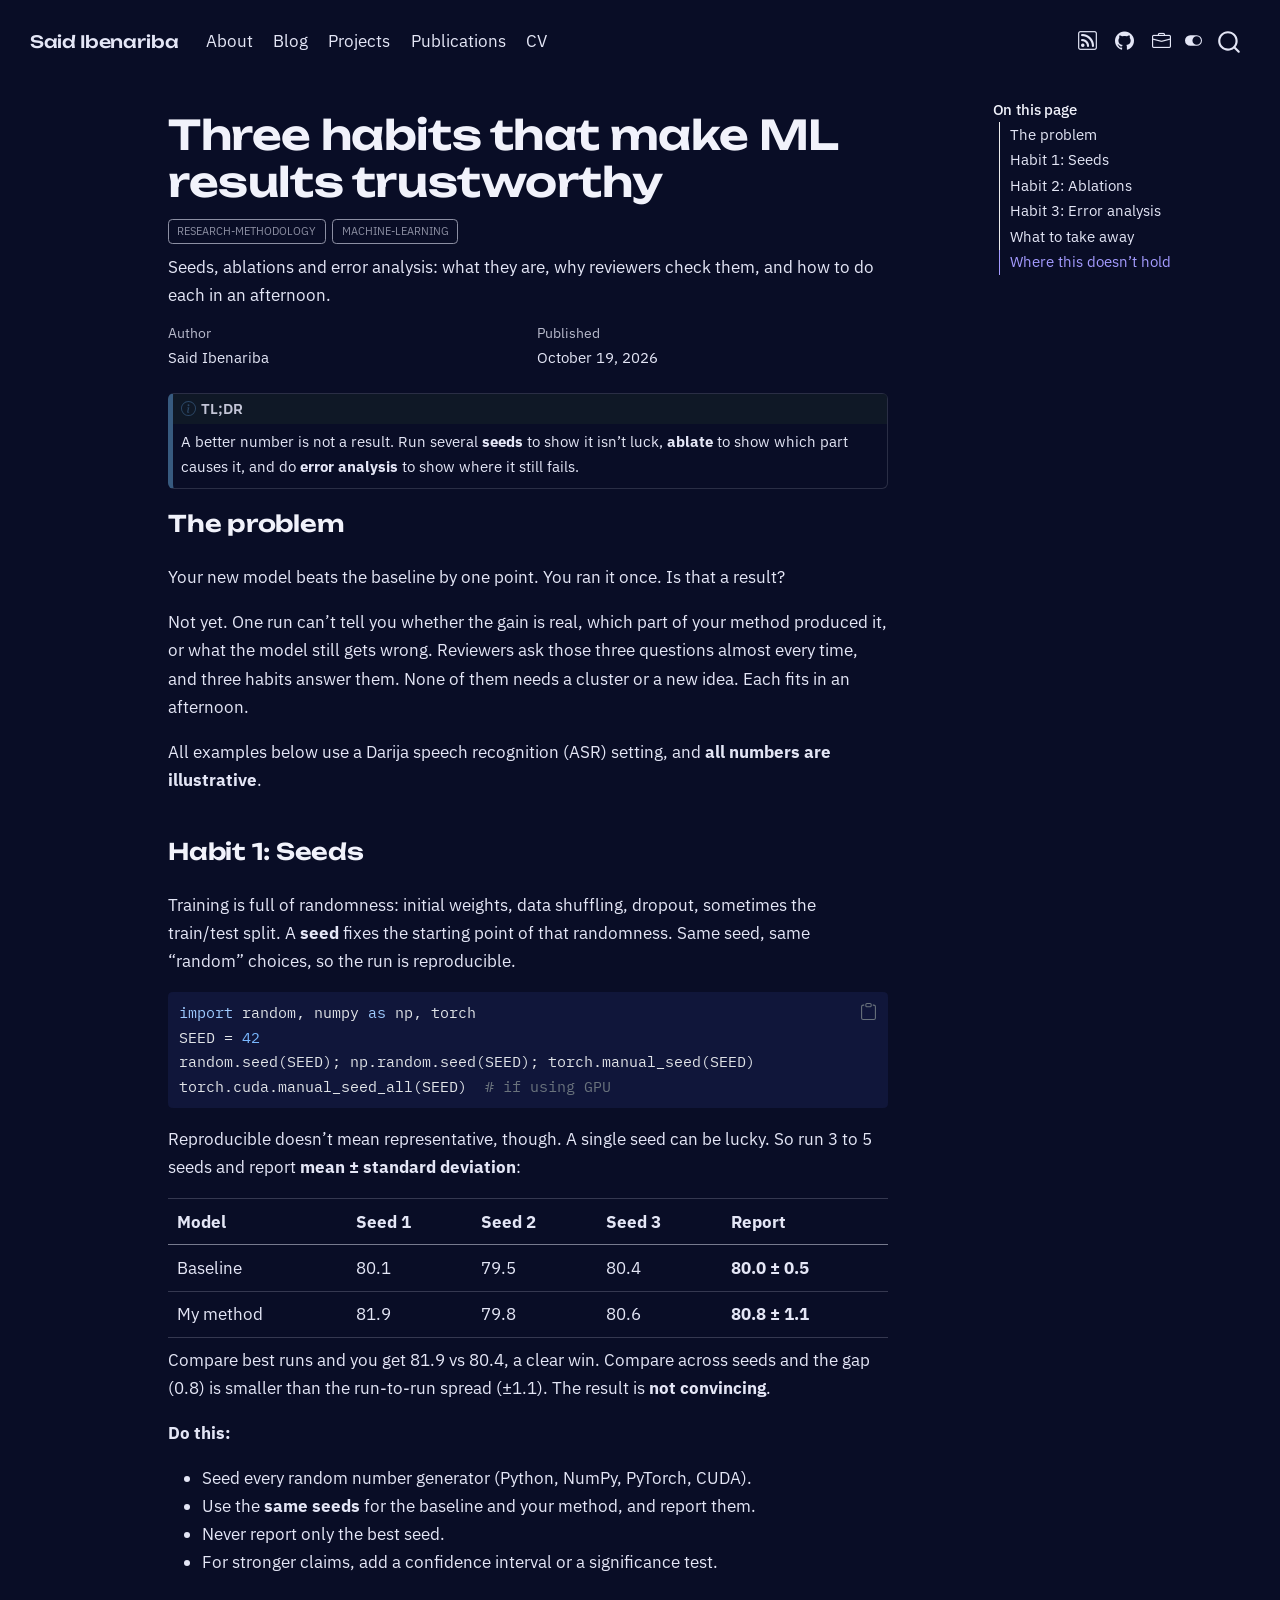
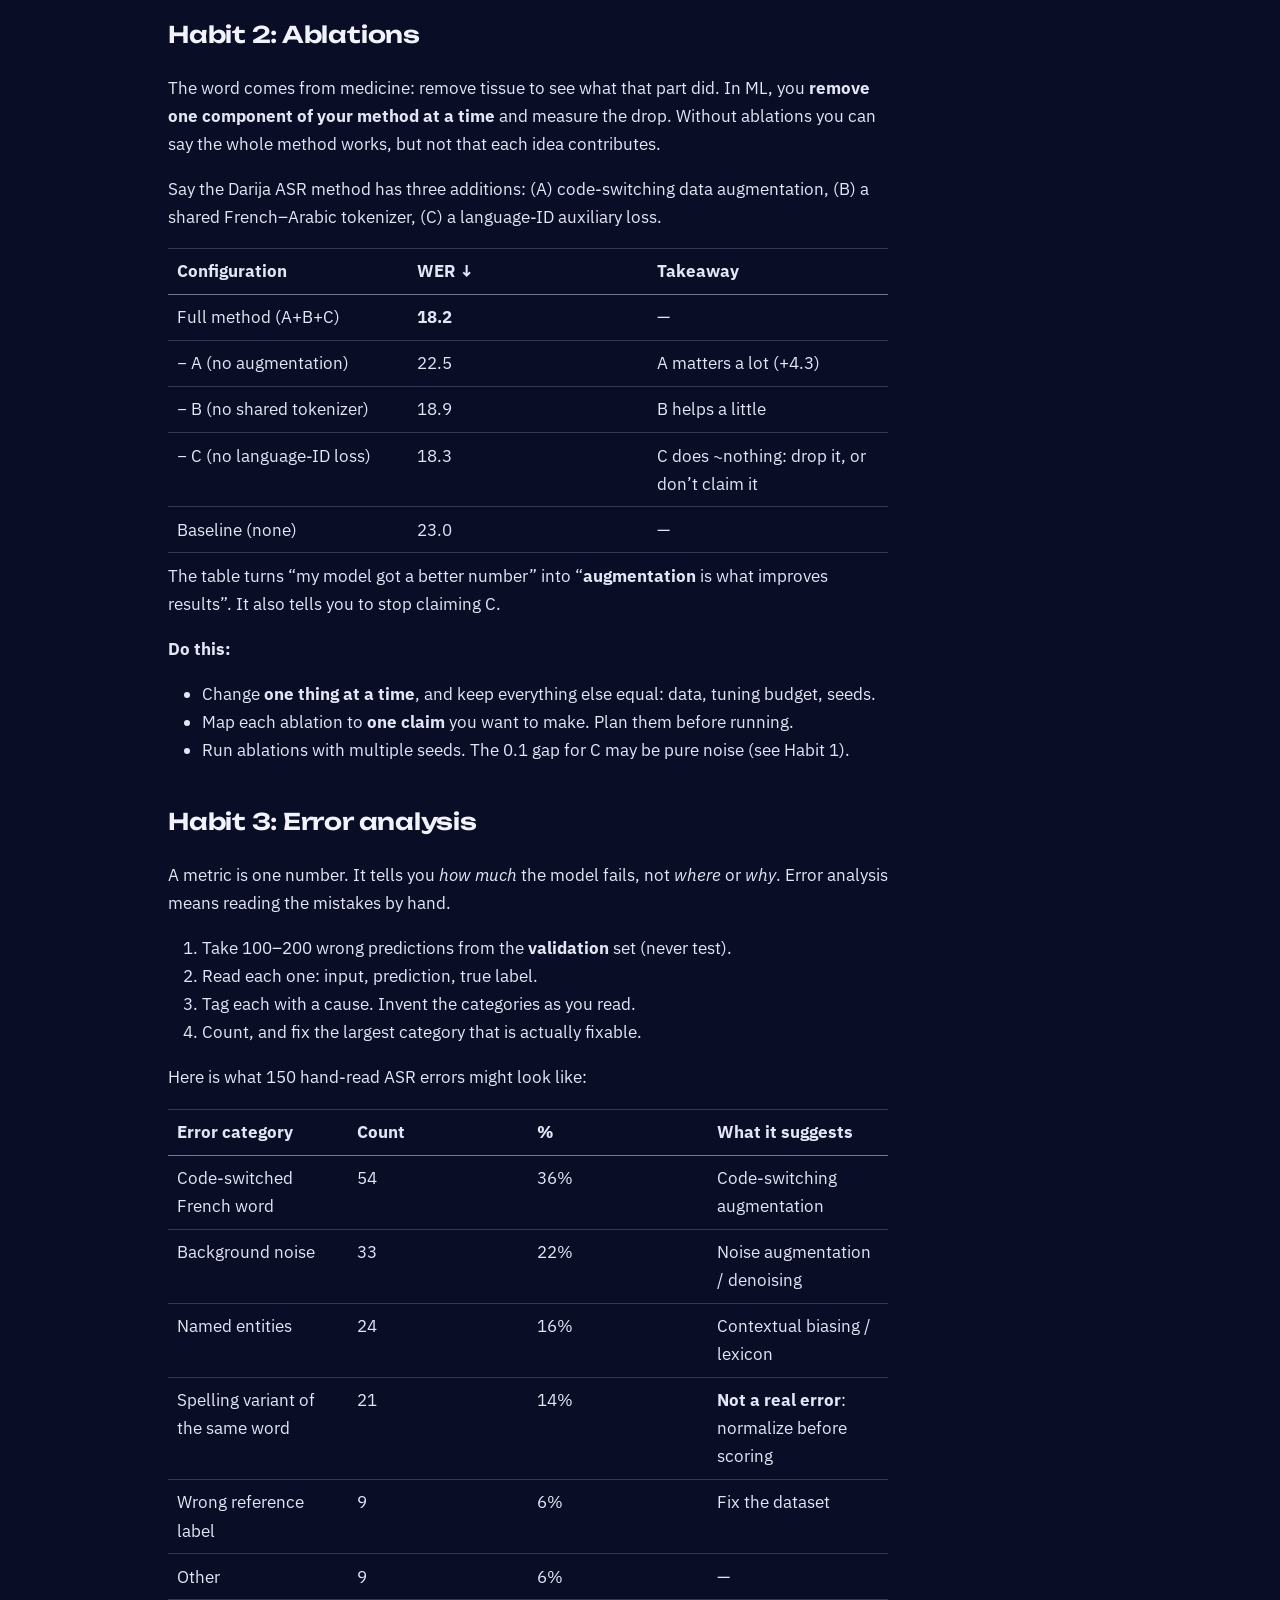
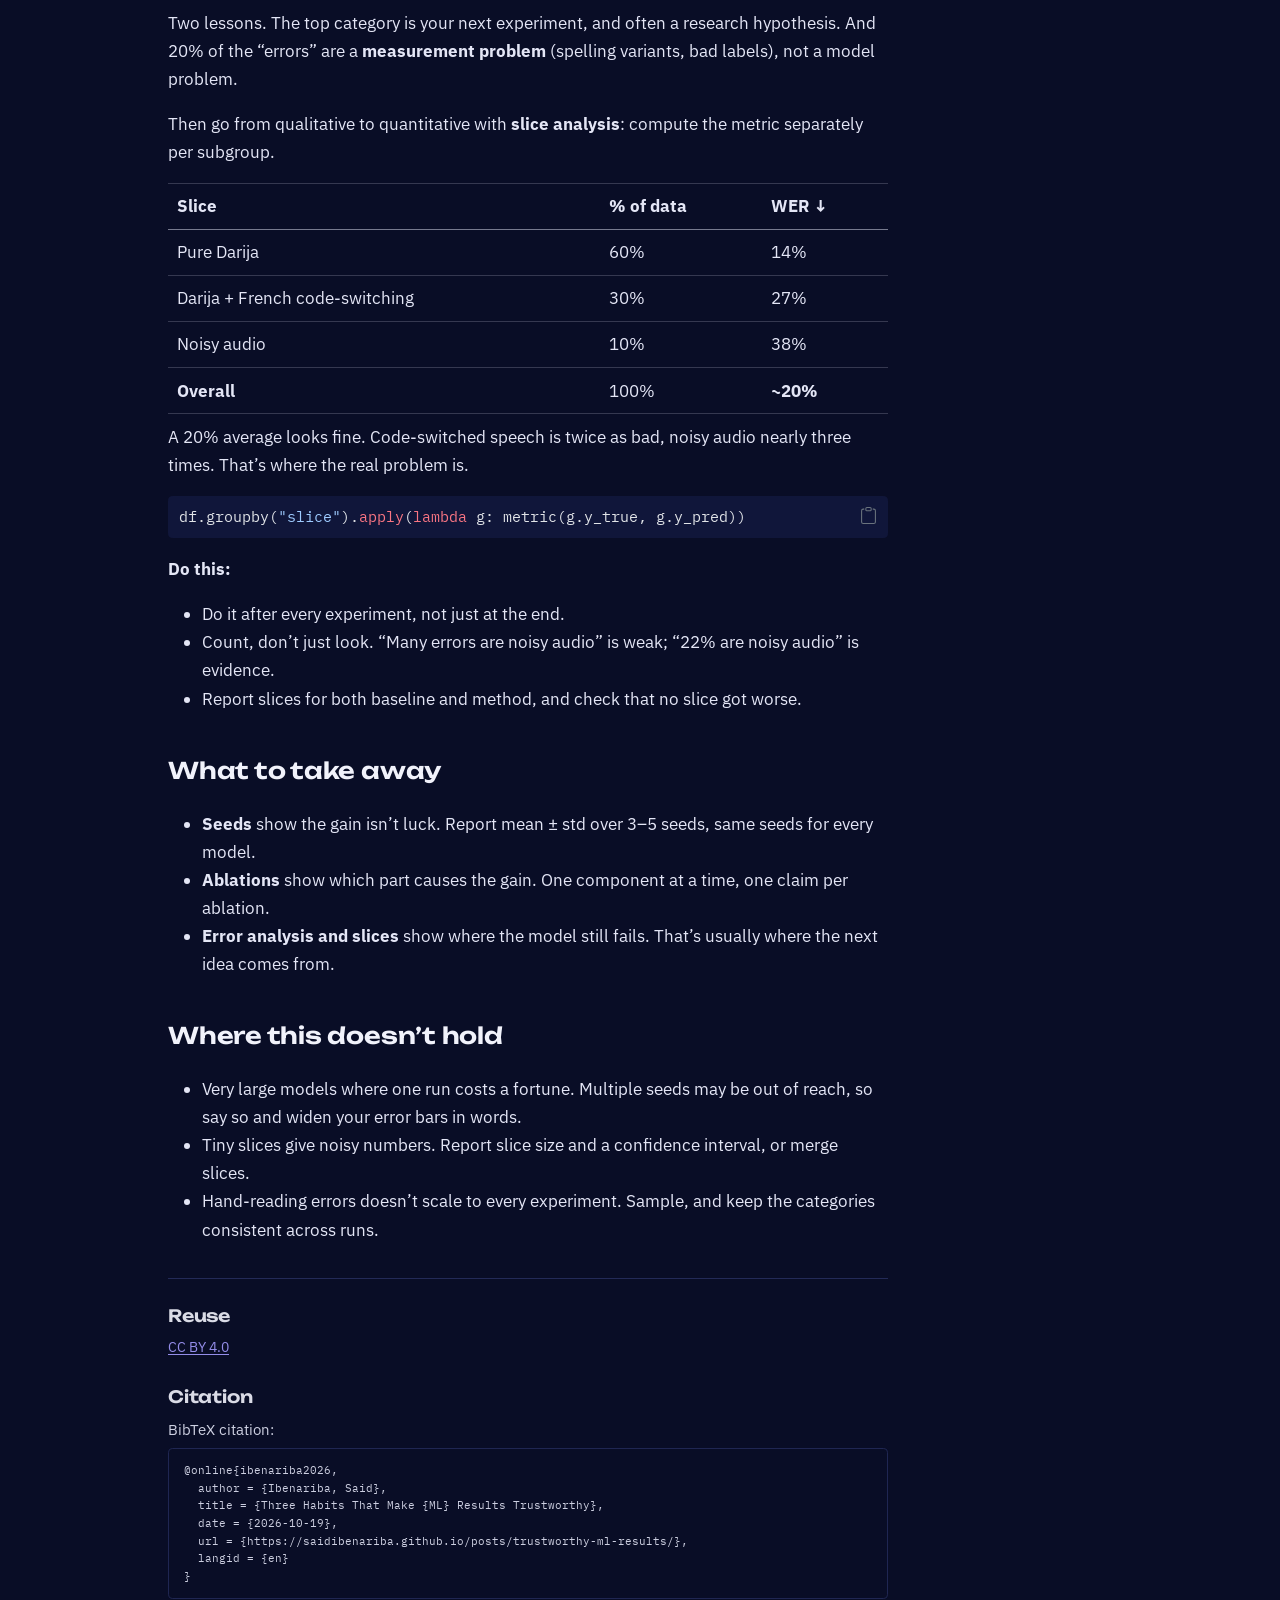
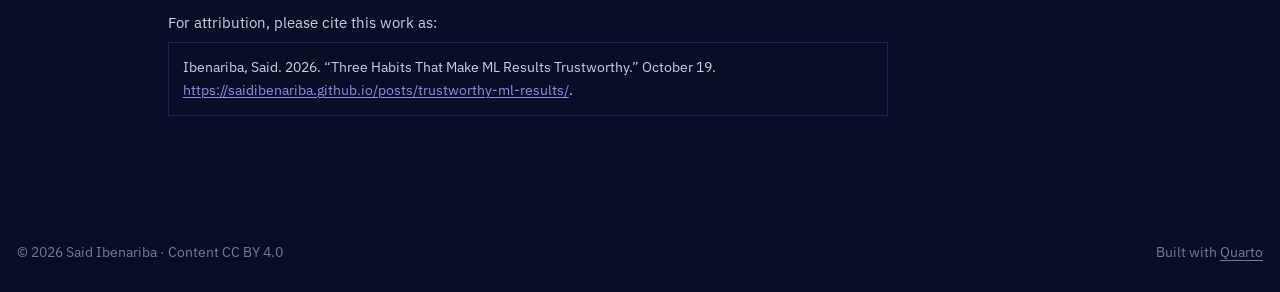
==== posts/trustworthy-ml-results/index.html @ 38f66379 "Built site for gh-pages" ====
<!DOCTYPE html>
<html xmlns="http://www.w3.org/1999/xhtml" lang="en" xml:lang="en"><head>

<meta charset="utf-8">
<meta name="generator" content="quarto-1.10.19">

<meta name="viewport" content="width=device-width, initial-scale=1.0, user-scalable=yes">

<meta name="author" content="Said Ibenariba">
<meta name="dcterms.date" content="2026-10-19">
<meta name="description" content="Seeds, ablations and error analysis: what they are, why reviewers check them, and how to do each in an afternoon.">

<title>Three habits that make ML results trustworthy – Said Ibenariba</title>
<style>
/* Default styles provided by pandoc.
** See https://pandoc.org/MANUAL.html#variables-for-html for config info.
*/
span.smallcaps{font-variant: small-caps;}
div.columns{display: flex; gap: 1.5em;}
div.column{flex: auto;}
@media screen {
div.columns{gap: min(4vw, 1.5em);}
div.column{overflow-x: auto;}
}
div.hanging-indent{margin-left: 1.5em; text-indent: -1.5em;}
ul.task-list{list-style: none;}
ul.task-list li input[type="checkbox"] {
  width: 0.8em;
  margin: 0 0.8em 0.2em -1em; /* quarto-specific, see https://github.com/quarto-dev/quarto-cli/issues/4556 */ 
  vertical-align: middle;
}
/* CSS for syntax highlighting */
html { -webkit-text-size-adjust: 100%; }
pre > code.sourceCode { white-space: pre; position: relative; }
pre > code.sourceCode > span { display: inline-block; line-height: 1.25; }
pre > code.sourceCode > span:empty { height: 1.2em; }
.sourceCode { overflow: visible; }
code.sourceCode > span { color: inherit; text-decoration: inherit; }
div.sourceCode { margin: 1em 0; }
pre.sourceCode { margin: 0; }
@media screen {
div.sourceCode { overflow: auto; }
}
@media print {
pre > code.sourceCode { white-space: pre-wrap; }
pre > code.sourceCode > span { text-indent: -5em; padding-left: 5em; }
}
pre.numberSource code
  { counter-reset: source-line 0; }
pre.numberSource code > span
  { position: relative; left: -4em; counter-increment: source-line; }
pre.numberSource code > span > a:first-child::before
  { content: counter(source-line);
    position: relative; left: -1em; text-align: right; vertical-align: baseline;
    border: none; display: inline-block;
    -webkit-touch-callout: none; -webkit-user-select: none;
    -khtml-user-select: none; -moz-user-select: none;
    -ms-user-select: none; user-select: none;
    padding: 0 4px; width: 4em;
  }
pre.numberSource { margin-left: 3em;  padding-left: 4px; }
div.sourceCode
  {   }
@media screen {
pre > code.sourceCode > span > a:first-child::before { text-decoration: underline; }
}
</style>


<script src="../../site_libs/quarto-nav/quarto-nav.js"></script>
<script src="../../site_libs/quarto-nav/headroom.min.js"></script>
<script src="../../site_libs/clipboard/clipboard.min.js"></script>
<script src="../../site_libs/quarto-search/autocomplete.umd.js"></script>
<script src="../../site_libs/quarto-search/fuse.min.js"></script>
<script src="../../site_libs/quarto-search/quarto-search.js"></script>
<meta name="quarto:offset" content="../../">
<link href="../../assets/favicon.svg" rel="icon" type="image/svg+xml">
<script src="../../site_libs/quarto-html/quarto.js" type="module"></script>
<script src="../../site_libs/quarto-html/tabsets/tabsets.js" type="module"></script>
<script src="../../site_libs/quarto-html/popper.min.js"></script>
<script src="../../site_libs/quarto-html/tippy.umd.min.js"></script>
<script src="../../site_libs/quarto-html/anchor.min.js"></script>
<link href="../../site_libs/quarto-html/tippy.css" rel="stylesheet">
<link href="../../site_libs/quarto-html/quarto-syntax-highlighting-a1a0ac0bc17a17fec410f27a3574284a.css" rel="stylesheet" class="quarto-color-scheme" id="quarto-text-highlighting-styles">
<link href="../../site_libs/quarto-html/quarto-syntax-highlighting-dark-78c4fea85fb1570527c0928b212a87b2.css" rel="stylesheet" class="quarto-color-scheme quarto-color-alternate" id="quarto-text-highlighting-styles">
<script src="../../site_libs/bootstrap/bootstrap.min.js"></script>
<link href="../../site_libs/bootstrap/bootstrap-icons.css" rel="stylesheet">
<link href="../../site_libs/bootstrap/bootstrap-918a1dc06e812c7d3df3dca03e8eeee6.min.css" rel="stylesheet" append-hash="true" class="quarto-color-scheme" id="quarto-bootstrap" data-mode="light">
<link href="../../site_libs/bootstrap/bootstrap-dark-57a675762263ce6023fa326f734b7703.min.css" rel="stylesheet" append-hash="true" class="quarto-color-scheme quarto-color-alternate" id="quarto-bootstrap" data-mode="dark">
<script id="quarto-search-options" type="application/json">{
  "location": "navbar",
  "copy-button": false,
  "collapse-after": 3,
  "panel-placement": "end",
  "type": "overlay",
  "limit": 50,
  "keyboard-shortcut": [
    "f",
    "/",
    "s"
  ],
  "show-item-context": false,
  "language": {
    "search-no-results-text": "No results",
    "search-matching-documents-text": "matching documents",
    "search-copy-link-title": "Copy link to search",
    "search-hide-matches-text": "Hide additional matches",
    "search-more-match-text": "more match in this document",
    "search-more-matches-text": "more matches in this document",
    "search-clear-button-title": "Clear",
    "search-text-placeholder": "",
    "search-detached-cancel-button-title": "Cancel",
    "search-submit-button-title": "Submit",
    "search-label": "Search"
  }
}</script>
<style>html{ scroll-behavior: smooth; }</style>


<meta property="og:title" content="Three habits that make ML results trustworthy – Said Ibenariba">
<meta property="og:description" content="Seeds, ablations and error analysis: what they are, why reviewers check them, and how to do each in an afternoon.">
<meta property="og:site_name" content="Said Ibenariba">
<meta name="twitter:title" content="Three habits that make ML results trustworthy – Said Ibenariba">
<meta name="twitter:description" content="Seeds, ablations and error analysis: what they are, why reviewers check them, and how to do each in an afternoon.">
<meta name="twitter:card" content="summary">
</head>

<body class="nav-fixed quarto-dark"><script id="quarto-html-before-body" type="application/javascript">
    const toggleBodyColorMode = (bsSheetEl) => {
      const mode = bsSheetEl.getAttribute("data-mode");
      const bodyEl = window.document.querySelector("body");
      if (mode === "dark") {
        bodyEl.classList.add("quarto-dark");
        bodyEl.classList.remove("quarto-light");
      } else {
        bodyEl.classList.add("quarto-light");
        bodyEl.classList.remove("quarto-dark");
      }
    }
    const toggleBodyColorPrimary = () => {
      const bsSheetEl = window.document.querySelector("link#quarto-bootstrap:not([rel=disabled-stylesheet])");
      if (bsSheetEl) {
        toggleBodyColorMode(bsSheetEl);
      }
    }
    const setColorSchemeToggle = (alternate) => {
      const toggles = window.document.querySelectorAll('.quarto-color-scheme-toggle');
      for (let i=0; i < toggles.length; i++) {
        const toggle = toggles[i];
        if (toggle) {
          if (alternate) {
            toggle.classList.add("alternate");
          } else {
            toggle.classList.remove("alternate");
          }
        }
      }
    };
    const toggleColorMode = (alternate) => {
      // Switch the stylesheets
      const primaryStylesheets = window.document.querySelectorAll('link.quarto-color-scheme:not(.quarto-color-alternate)');
      const alternateStylesheets = window.document.querySelectorAll('link.quarto-color-scheme.quarto-color-alternate');
      manageTransitions('#quarto-margin-sidebar .nav-link', false);
      if (alternate) {
        // note: dark is layered on light, we don't disable primary!
        enableStylesheet(alternateStylesheets);
        for (const sheetNode of alternateStylesheets) {
          if (sheetNode.id === "quarto-bootstrap") {
            toggleBodyColorMode(sheetNode);
          }
        }
      } else {
        disableStylesheet(alternateStylesheets);
        enableStylesheet(primaryStylesheets)
        toggleBodyColorPrimary();
      }
      manageTransitions('#quarto-margin-sidebar .nav-link', true);
      // Switch the toggles
      setColorSchemeToggle(alternate)
      // Hack to workaround the fact that safari doesn't
      // properly recolor the scrollbar when toggling (#1455)
      if (navigator.userAgent.indexOf('Safari') > 0 && navigator.userAgent.indexOf('Chrome') == -1) {
        manageTransitions("body", false);
        window.scrollTo(0, 1);
        setTimeout(() => {
          window.scrollTo(0, 0);
          manageTransitions("body", true);
        }, 40);
      }
    }
    const disableStylesheet = (stylesheets) => {
      for (let i=0; i < stylesheets.length; i++) {
        const stylesheet = stylesheets[i];
        stylesheet.rel = 'disabled-stylesheet';
      }
    }
    const enableStylesheet = (stylesheets) => {
      for (let i=0; i < stylesheets.length; i++) {
        const stylesheet = stylesheets[i];
        if(stylesheet.rel !== 'stylesheet') { // for Chrome, which will still FOUC without this check
          stylesheet.rel = 'stylesheet';
        }
      }
    }
    const manageTransitions = (selector, allowTransitions) => {
      const els = window.document.querySelectorAll(selector);
      for (let i=0; i < els.length; i++) {
        const el = els[i];
        if (allowTransitions) {
          el.classList.remove('notransition');
        } else {
          el.classList.add('notransition');
        }
      }
    }
    const isFileUrl = () => {
      return window.location.protocol === 'file:';
    }
    const hasAlternateSentinel = () => {
      let styleSentinel = getColorSchemeSentinel();
      if (styleSentinel !== null) {
        return styleSentinel === "alternate";
      } else {
        return false;
      }
    }
    const setStyleSentinel = (alternate) => {
      const value = alternate ? "alternate" : "default";
      if (!isFileUrl()) {
        window.localStorage.setItem("quarto-color-scheme", value);
      } else {
        localAlternateSentinel = value;
      }
    }
    const getColorSchemeSentinel = () => {
      if (!isFileUrl()) {
        const storageValue = window.localStorage.getItem("quarto-color-scheme");
        return storageValue != null ? storageValue : localAlternateSentinel;
      } else {
        return localAlternateSentinel;
      }
    }
    const toggleGiscusIfUsed = (isAlternate, darkModeDefault) => {
      const baseTheme = document.querySelector('#giscus-base-theme')?.value ?? 'light';
      const alternateTheme = document.querySelector('#giscus-alt-theme')?.value ?? 'dark';
      let newTheme = '';
      if(authorPrefersDark) {
        newTheme = isAlternate ? baseTheme : alternateTheme;
      } else {
        newTheme = isAlternate ? alternateTheme : baseTheme;
      }
      const changeGiscusTheme = () => {
        // From: https://github.com/giscus/giscus/issues/336
        const sendMessage = (message) => {
          const iframe = document.querySelector('iframe.giscus-frame');
          if (!iframe) return;
          iframe.contentWindow.postMessage({ giscus: message }, 'https://giscus.app');
        }
        sendMessage({
          setConfig: {
            theme: newTheme
          }
        });
      }
      const isGiscussLoaded = window.document.querySelector('iframe.giscus-frame') !== null;
      if (isGiscussLoaded) {
        changeGiscusTheme();
      }
    };
    const authorPrefersDark = true;
    const darkModeDefault = authorPrefersDark;
    let localAlternateSentinel = darkModeDefault ? 'alternate' : 'default';
    // Dark / light mode switch
    window.quartoToggleColorScheme = () => {
      // Read the current dark / light value
      let toAlternate = !hasAlternateSentinel();
      toggleColorMode(toAlternate);
      setStyleSentinel(toAlternate);
      toggleGiscusIfUsed(toAlternate, darkModeDefault);
      window.dispatchEvent(new Event('resize'));
    };
    // Switch to dark mode if need be
    if (hasAlternateSentinel()) {
      toggleColorMode(true);
    } else {
      toggleColorMode(false);
    }
  </script>

<div id="quarto-search-results"></div>
  <header id="quarto-header" class="headroom fixed-top">
    <nav class="navbar navbar-expand-lg " data-bs-theme="dark">
      <div class="navbar-container container-fluid">
      <div class="navbar-brand-container mx-auto">
    <a class="navbar-brand" href="../../index.html">
    <span class="navbar-title">Said Ibenariba</span>
    </a>
  </div>
            <div id="quarto-search" class="" title="Search"></div>
          <button class="navbar-toggler" type="button" data-bs-toggle="collapse" data-bs-target="#navbarCollapse" aria-controls="navbarCollapse" role="menu" aria-expanded="false" aria-label="Toggle navigation" onclick="if (window.quartoToggleHeadroom) { window.quartoToggleHeadroom(); }">
  <span class="navbar-toggler-icon"></span>
</button>
          <div class="collapse navbar-collapse" id="navbarCollapse">
            <ul class="navbar-nav navbar-nav-scroll me-auto">
  <li class="nav-item">
    <a class="nav-link" href="../../index.html"> 
<span class="menu-text">About</span></a>
  </li>  
  <li class="nav-item">
    <a class="nav-link" href="../../blog.html"> 
<span class="menu-text">Blog</span></a>
  </li>  
  <li class="nav-item">
    <a class="nav-link" href="../../projects.html"> 
<span class="menu-text">Projects</span></a>
  </li>  
  <li class="nav-item">
    <a class="nav-link" href="../../publications.html"> 
<span class="menu-text">Publications</span></a>
  </li>  
  <li class="nav-item">
    <a class="nav-link" href="../../cv.html"> 
<span class="menu-text">CV</span></a>
  </li>  
</ul>
            <ul class="navbar-nav navbar-nav-scroll ms-auto">
  <li class="nav-item compact">
    <a class="nav-link" href="../../blog.xml"> <i class="bi bi-rss" role="img" aria-label="RSS">
</i> 
<span class="menu-text"></span></a>
  </li>  
  <li class="nav-item compact">
    <a class="nav-link" href="https://github.com/SaidIbenariba"> <i class="bi bi-github" role="img" aria-label="GitHub">
</i> 
<span class="menu-text"></span></a>
  </li>  
  <li class="nav-item compact">
    <a class="nav-link" href="https://www.upwork.com/freelancers/~01940599324880c3de"> <i class="bi bi-briefcase" role="img" aria-label="Upwork">
</i> 
<span class="menu-text"></span></a>
  </li>  
</ul>
          </div> <!-- /navcollapse -->
            <div class="quarto-navbar-tools">
  <a href="" class="quarto-color-scheme-toggle quarto-navigation-tool  px-1" onclick="window.quartoToggleColorScheme(); return false;" title="Toggle dark mode"><i class="bi"></i></a>
</div>
      </div> <!-- /container-fluid -->
    </nav>
</header>
<!-- content -->
<div id="quarto-content" class="quarto-container page-columns page-rows-contents page-layout-article page-navbar">
<!-- sidebar -->
<!-- margin-sidebar -->
    <div id="quarto-margin-sidebar" class="sidebar margin-sidebar">
        <nav id="TOC" role="doc-toc" class="toc-active">
    <h2 id="toc-title">On this page</h2>
   
  <ul>
  <li><a href="#the-problem" id="toc-the-problem" class="nav-link active" data-scroll-target="#the-problem">The problem</a></li>
  <li><a href="#habit-1-seeds" id="toc-habit-1-seeds" class="nav-link" data-scroll-target="#habit-1-seeds">Habit 1: Seeds</a></li>
  <li><a href="#habit-2-ablations" id="toc-habit-2-ablations" class="nav-link" data-scroll-target="#habit-2-ablations">Habit 2: Ablations</a></li>
  <li><a href="#habit-3-error-analysis" id="toc-habit-3-error-analysis" class="nav-link" data-scroll-target="#habit-3-error-analysis">Habit 3: Error analysis</a></li>
  <li><a href="#what-to-take-away" id="toc-what-to-take-away" class="nav-link" data-scroll-target="#what-to-take-away">What to take away</a></li>
  <li><a href="#where-this-doesnt-hold" id="toc-where-this-doesnt-hold" class="nav-link" data-scroll-target="#where-this-doesnt-hold">Where this doesn’t hold</a></li>
  </ul>
</nav>
    </div>
<!-- main -->
<main class="content" id="quarto-document-content">


<header id="title-block-header" class="quarto-title-block default">
<div class="quarto-title">
<h1 class="title">Three habits that make ML results trustworthy</h1>
  <div class="quarto-categories">
    <div class="quarto-category">research-methodology</div>
    <div class="quarto-category">machine-learning</div>
  </div>
  </div>

<div>
  <div class="description">
    Seeds, ablations and error analysis: what they are, why reviewers check them, and how to do each in an afternoon.
  </div>
</div>


<div class="quarto-title-meta">

    <div>
    <div class="quarto-title-meta-heading">Author</div>
    <div class="quarto-title-meta-contents">
             <p>Said Ibenariba </p>
          </div>
  </div>
    
    <div>
    <div class="quarto-title-meta-heading">Published</div>
    <div class="quarto-title-meta-contents">
      <p class="date">October 19, 2026</p>
    </div>
  </div>
  
    
  </div>
  


</header>


<div class="callout callout-style-default callout-note callout-titled" title="TL;DR">
<div class="callout-header d-flex align-content-center">
<div class="callout-icon-container">
<i class="callout-icon"></i>
</div>
<div class="callout-title-container flex-fill">
<span class="screen-reader-only">Note</span>TL;DR
</div>
</div>
<div class="callout-body-container callout-body">
<p>A better number is not a result. Run several <strong>seeds</strong> to show it isn’t luck, <strong>ablate</strong> to show which part causes it, and do <strong>error analysis</strong> to show where it still fails.</p>
</div>
</div>
<section id="the-problem" class="level2">
<h2 class="anchored" data-anchor-id="the-problem">The problem</h2>
<p>Your new model beats the baseline by one point. You ran it once. Is that a result?</p>
<p>Not yet. One run can’t tell you whether the gain is real, which part of your method produced it, or what the model still gets wrong. Reviewers ask those three questions almost every time, and three habits answer them. None of them needs a cluster or a new idea. Each fits in an afternoon.</p>
<p>All examples below use a Darija speech recognition (ASR) setting, and <strong>all numbers are illustrative</strong>.</p>
</section>
<section id="habit-1-seeds" class="level2">
<h2 class="anchored" data-anchor-id="habit-1-seeds">Habit 1: Seeds</h2>
<p>Training is full of randomness: initial weights, data shuffling, dropout, sometimes the train/test split. A <strong>seed</strong> fixes the starting point of that randomness. Same seed, same “random” choices, so the run is reproducible.</p>
<div class="code-copy-outer-scaffold"><div class="sourceCode" id="cb1"><pre class="sourceCode python code-with-copy"><code class="sourceCode python"><span id="cb1-1"><a href="#cb1-1" aria-hidden="true" tabindex="-1"></a><span class="im">import</span> random, numpy <span class="im">as</span> np, torch</span>
<span id="cb1-2"><a href="#cb1-2" aria-hidden="true" tabindex="-1"></a>SEED <span class="op">=</span> <span class="dv">42</span></span>
<span id="cb1-3"><a href="#cb1-3" aria-hidden="true" tabindex="-1"></a>random.seed(SEED)<span class="op">;</span> np.random.seed(SEED)<span class="op">;</span> torch.manual_seed(SEED)</span>
<span id="cb1-4"><a href="#cb1-4" aria-hidden="true" tabindex="-1"></a>torch.cuda.manual_seed_all(SEED)  <span class="co"># if using GPU</span></span></code></pre></div><button title="Copy to Clipboard" class="code-copy-button"><i class="bi"></i></button></div>
<p>Reproducible doesn’t mean representative, though. A single seed can be lucky. So run 3 to 5 seeds and report <strong>mean ± standard deviation</strong>:</p>
<table class="caption-top table">
<thead>
<tr class="header">
<th>Model</th>
<th>Seed 1</th>
<th>Seed 2</th>
<th>Seed 3</th>
<th>Report</th>
</tr>
</thead>
<tbody>
<tr class="odd">
<td>Baseline</td>
<td>80.1</td>
<td>79.5</td>
<td>80.4</td>
<td><strong>80.0 ± 0.5</strong></td>
</tr>
<tr class="even">
<td>My method</td>
<td>81.9</td>
<td>79.8</td>
<td>80.6</td>
<td><strong>80.8 ± 1.1</strong></td>
</tr>
</tbody>
</table>
<p>Compare best runs and you get 81.9 vs 80.4, a clear win. Compare across seeds and the gap (0.8) is smaller than the run-to-run spread (±1.1). The result is <strong>not convincing</strong>.</p>
<p><strong>Do this:</strong></p>
<ul>
<li>Seed every random number generator (Python, NumPy, PyTorch, CUDA).</li>
<li>Use the <strong>same seeds</strong> for the baseline and your method, and report them.</li>
<li>Never report only the best seed.</li>
<li>For stronger claims, add a confidence interval or a significance test.</li>
</ul>
</section>
<section id="habit-2-ablations" class="level2">
<h2 class="anchored" data-anchor-id="habit-2-ablations">Habit 2: Ablations</h2>
<p>The word comes from medicine: remove tissue to see what that part did. In ML, you <strong>remove one component of your method at a time</strong> and measure the drop. Without ablations you can say the whole method works, but not that each idea contributes.</p>
<p>Say the Darija ASR method has three additions: (A) code-switching data augmentation, (B) a shared French–Arabic tokenizer, (C) a language-ID auxiliary loss.</p>
<table class="caption-top table">
<colgroup>
<col style="width: 33%">
<col style="width: 33%">
<col style="width: 33%">
</colgroup>
<thead>
<tr class="header">
<th>Configuration</th>
<th>WER ↓</th>
<th>Takeaway</th>
</tr>
</thead>
<tbody>
<tr class="odd">
<td>Full method (A+B+C)</td>
<td><strong>18.2</strong></td>
<td>—</td>
</tr>
<tr class="even">
<td>− A (no augmentation)</td>
<td>22.5</td>
<td>A matters a lot (+4.3)</td>
</tr>
<tr class="odd">
<td>− B (no shared tokenizer)</td>
<td>18.9</td>
<td>B helps a little</td>
</tr>
<tr class="even">
<td>− C (no language-ID loss)</td>
<td>18.3</td>
<td>C does ~nothing: drop it, or don’t claim it</td>
</tr>
<tr class="odd">
<td>Baseline (none)</td>
<td>23.0</td>
<td>—</td>
</tr>
</tbody>
</table>
<p>The table turns “my model got a better number” into “<strong>augmentation</strong> is what improves results”. It also tells you to stop claiming C.</p>
<p><strong>Do this:</strong></p>
<ul>
<li>Change <strong>one thing at a time</strong>, and keep everything else equal: data, tuning budget, seeds.</li>
<li>Map each ablation to <strong>one claim</strong> you want to make. Plan them before running.</li>
<li>Run ablations with multiple seeds. The 0.1 gap for C may be pure noise (see Habit 1).</li>
</ul>
</section>
<section id="habit-3-error-analysis" class="level2">
<h2 class="anchored" data-anchor-id="habit-3-error-analysis">Habit 3: Error analysis</h2>
<p>A metric is one number. It tells you <em>how much</em> the model fails, not <em>where</em> or <em>why</em>. Error analysis means reading the mistakes by hand.</p>
<ol type="1">
<li>Take 100–200 wrong predictions from the <strong>validation</strong> set (never test).</li>
<li>Read each one: input, prediction, true label.</li>
<li>Tag each with a cause. Invent the categories as you read.</li>
<li>Count, and fix the largest category that is actually fixable.</li>
</ol>
<p>Here is what 150 hand-read ASR errors might look like:</p>
<table class="caption-top table">
<colgroup>
<col style="width: 25%">
<col style="width: 25%">
<col style="width: 25%">
<col style="width: 25%">
</colgroup>
<thead>
<tr class="header">
<th>Error category</th>
<th>Count</th>
<th>%</th>
<th>What it suggests</th>
</tr>
</thead>
<tbody>
<tr class="odd">
<td>Code-switched French word</td>
<td>54</td>
<td>36%</td>
<td>Code-switching augmentation</td>
</tr>
<tr class="even">
<td>Background noise</td>
<td>33</td>
<td>22%</td>
<td>Noise augmentation / denoising</td>
</tr>
<tr class="odd">
<td>Named entities</td>
<td>24</td>
<td>16%</td>
<td>Contextual biasing / lexicon</td>
</tr>
<tr class="even">
<td>Spelling variant of the same word</td>
<td>21</td>
<td>14%</td>
<td><strong>Not a real error</strong>: normalize before scoring</td>
</tr>
<tr class="odd">
<td>Wrong reference label</td>
<td>9</td>
<td>6%</td>
<td>Fix the dataset</td>
</tr>
<tr class="even">
<td>Other</td>
<td>9</td>
<td>6%</td>
<td>—</td>
</tr>
</tbody>
</table>
<p>Two lessons. The top category is your next experiment, and often a research hypothesis. And 20% of the “errors” are a <strong>measurement problem</strong> (spelling variants, bad labels), not a model problem.</p>
<p>Then go from qualitative to quantitative with <strong>slice analysis</strong>: compute the metric separately per subgroup.</p>
<table class="caption-top table">
<thead>
<tr class="header">
<th>Slice</th>
<th>% of data</th>
<th>WER ↓</th>
</tr>
</thead>
<tbody>
<tr class="odd">
<td>Pure Darija</td>
<td>60%</td>
<td>14%</td>
</tr>
<tr class="even">
<td>Darija + French code-switching</td>
<td>30%</td>
<td>27%</td>
</tr>
<tr class="odd">
<td>Noisy audio</td>
<td>10%</td>
<td>38%</td>
</tr>
<tr class="even">
<td><strong>Overall</strong></td>
<td>100%</td>
<td><strong>~20%</strong></td>
</tr>
</tbody>
</table>
<p>A 20% average looks fine. Code-switched speech is twice as bad, noisy audio nearly three times. That’s where the real problem is.</p>
<div class="code-copy-outer-scaffold"><div class="sourceCode" id="cb2"><pre class="sourceCode python code-with-copy"><code class="sourceCode python"><span id="cb2-1"><a href="#cb2-1" aria-hidden="true" tabindex="-1"></a>df.groupby(<span class="st">"slice"</span>).<span class="bu">apply</span>(<span class="kw">lambda</span> g: metric(g.y_true, g.y_pred))</span></code></pre></div><button title="Copy to Clipboard" class="code-copy-button"><i class="bi"></i></button></div>
<p><strong>Do this:</strong></p>
<ul>
<li>Do it after every experiment, not just at the end.</li>
<li>Count, don’t just look. “Many errors are noisy audio” is weak; “22% are noisy audio” is evidence.</li>
<li>Report slices for both baseline and method, and check that no slice got worse.</li>
</ul>
</section>
<section id="what-to-take-away" class="level2">
<h2 class="anchored" data-anchor-id="what-to-take-away">What to take away</h2>
<ul>
<li><strong>Seeds</strong> show the gain isn’t luck. Report mean ± std over 3–5 seeds, same seeds for every model.</li>
<li><strong>Ablations</strong> show which part causes the gain. One component at a time, one claim per ablation.</li>
<li><strong>Error analysis and slices</strong> show where the model still fails. That’s usually where the next idea comes from.</li>
</ul>
</section>
<section id="where-this-doesnt-hold" class="level2">
<h2 class="anchored" data-anchor-id="where-this-doesnt-hold">Where this doesn’t hold</h2>
<ul>
<li>Very large models where one run costs a fortune. Multiple seeds may be out of reach, so say so and widen your error bars in words.</li>
<li>Tiny slices give noisy numbers. Report slice size and a confidence interval, or merge slices.</li>
<li>Hand-reading errors doesn’t scale to every experiment. Sample, and keep the categories consistent across runs.</li>
</ul>


</section>

<div id="quarto-appendix" class="default"><section class="quarto-appendix-contents" id="quarto-reuse"><h2 class="anchored quarto-appendix-heading">Reuse</h2><div class="quarto-appendix-contents"><div><a rel="license" href="https://creativecommons.org/licenses/by/4.0/">CC BY 4.0</a></div></div></section><section class="quarto-appendix-contents" id="quarto-citation"><h2 class="anchored quarto-appendix-heading">Citation</h2><div><div class="quarto-appendix-secondary-label">BibTeX citation:</div><pre class="sourceCode code-with-copy quarto-appendix-bibtex"><code class="sourceCode bibtex">@online{ibenariba2026,
  author = {Ibenariba, Said},
  title = {Three Habits That Make {ML} Results Trustworthy},
  date = {2026-10-19},
  url = {https://saidibenariba.github.io/posts/trustworthy-ml-results/},
  langid = {en}
}
</code><button title="Copy to Clipboard" class="code-copy-button"><i class="bi"></i></button></pre><div class="quarto-appendix-secondary-label">For attribution, please cite this work as:</div><div id="ref-ibenariba2026" class="csl-entry quarto-appendix-citeas" role="listitem">
Ibenariba, Said. 2026. <span>“Three Habits That Make ML Results
Trustworthy.”</span> October 19. <a href="https://saidibenariba.github.io/posts/trustworthy-ml-results/">https://saidibenariba.github.io/posts/trustworthy-ml-results/</a>.
</div></div></section></div></main> <!-- /main -->
<script id="quarto-html-after-body" type="application/javascript">
  window.document.addEventListener("DOMContentLoaded", function (event) {
    // Ensure there is a toggle, if there isn't float one in the top right
    if (window.document.querySelector('.quarto-color-scheme-toggle') === null) {
      const a = window.document.createElement('a');
      a.classList.add('top-right');
      a.classList.add('quarto-color-scheme-toggle');
      a.href = "";
      a.onclick = function() { try { window.quartoToggleColorScheme(); } catch {} return false; };
      const i = window.document.createElement("i");
      i.classList.add('bi');
      a.appendChild(i);
      window.document.body.appendChild(a);
    }
    setColorSchemeToggle(hasAlternateSentinel())
    const icon = "";
    const anchorJS = new window.AnchorJS();
    anchorJS.options = {
      placement: 'right',
      icon: icon
    };
    anchorJS.add('.anchored');
    const isCodeAnnotation = (el) => {
      for (const clz of el.classList) {
        if (clz.startsWith('code-annotation-')) {                     
          return true;
        }
      }
      return false;
    }
    const onCopySuccess = function(e) {
      // button target
      const button = e.trigger;
      // don't keep focus
      button.blur();
      // flash "checked"
      button.classList.add('code-copy-button-checked');
      var currentTitle = button.getAttribute("title");
      button.setAttribute("title", "Copied!");
      let tooltip;
      if (window.bootstrap) {
        button.setAttribute("data-bs-toggle", "tooltip");
        button.setAttribute("data-bs-placement", "left");
        button.setAttribute("data-bs-title", "Copied!");
        tooltip = new bootstrap.Tooltip(button, 
          { trigger: "manual", 
            customClass: "code-copy-button-tooltip",
            offset: [0, -8]});
        tooltip.show();    
      }
      setTimeout(function() {
        if (tooltip) {
          tooltip.hide();
          button.removeAttribute("data-bs-title");
          button.removeAttribute("data-bs-toggle");
          button.removeAttribute("data-bs-placement");
        }
        button.setAttribute("title", currentTitle);
        button.classList.remove('code-copy-button-checked');
      }, 1000);
      // clear code selection
      e.clearSelection();
    }
    const getTextToCopy = function(trigger) {
      const outerScaffold = trigger.parentElement.cloneNode(true);
      const codeEl = outerScaffold.querySelector('code');
      for (const childEl of codeEl.children) {
        if (isCodeAnnotation(childEl)) {
          childEl.remove();
        }
      }
      return codeEl.innerText;
    }
    const clipboard = new window.ClipboardJS('.code-copy-button:not([data-in-quarto-modal])', {
      text: getTextToCopy
    });
    clipboard.on('success', onCopySuccess);
    if (window.document.getElementById('quarto-embedded-source-code-modal')) {
      const clipboardModal = new window.ClipboardJS('.code-copy-button[data-in-quarto-modal]', {
        text: getTextToCopy,
        container: window.document.getElementById('quarto-embedded-source-code-modal')
      });
      clipboardModal.on('success', onCopySuccess);
    }
      var localhostRegex = new RegExp(/^(?:http|https):\/\/localhost\:?[0-9]*\//);
      var mailtoRegex = new RegExp(/^mailto:/);
        var filterRegex = new RegExp("https:\/\/saidibenariba\.github\.io");
      var isInternal = (href) => {
          return filterRegex.test(href) || localhostRegex.test(href) || mailtoRegex.test(href);
      }
      // Inspect non-navigation links and adorn them if external
     var links = window.document.querySelectorAll('a[href]:not(.nav-link):not(.navbar-brand):not(.toc-action):not(.sidebar-link):not(.sidebar-item-toggle):not(.pagination-link):not(.no-external):not([aria-hidden]):not(.dropdown-item):not(.quarto-navigation-tool):not(.about-link)');
      for (var i=0; i<links.length; i++) {
        const link = links[i];
        if (!isInternal(link.href)) {
          // undo the damage that might have been done by quarto-nav.js in the case of
          // links that we want to consider external
          if (link.dataset.originalHref !== undefined) {
            link.href = link.dataset.originalHref;
          }
            // target, if specified
            link.setAttribute("target", "_blank");
            if (link.getAttribute("rel") === null) {
              link.setAttribute("rel", "noopener");
            }
        }
      }
    function tippyHover(el, contentFn, onTriggerFn, onUntriggerFn) {
      const config = {
        allowHTML: true,
        maxWidth: 500,
        delay: 100,
        arrow: false,
        appendTo: function(el) {
            return el.parentElement;
        },
        interactive: true,
        interactiveBorder: 10,
        theme: 'quarto',
        placement: 'bottom-start',
      };
      if (contentFn) {
        config.content = contentFn;
      }
      if (onTriggerFn) {
        config.onTrigger = onTriggerFn;
      }
      if (onUntriggerFn) {
        config.onUntrigger = onUntriggerFn;
      }
      window.tippy(el, config); 
    }
    const noterefs = window.document.querySelectorAll('a[role="doc-noteref"]');
    for (var i=0; i<noterefs.length; i++) {
      const ref = noterefs[i];
      tippyHover(ref, function() {
        // use id or data attribute instead here
        let href = ref.getAttribute('data-footnote-href') || ref.getAttribute('href');
        try { href = new URL(href).hash; } catch {}
        const id = href.replace(/^#\/?/, "");
        const note = window.document.getElementById(id);
        if (note) {
          return note.innerHTML;
        } else {
          return "";
        }
      });
    }
    const xrefs = window.document.querySelectorAll('a.quarto-xref');
    const processXRef = (id, note) => {
      // Strip column container classes
      const stripColumnClz = (el) => {
        el.classList.remove("page-full", "page-columns");
        if (el.children) {
          for (const child of el.children) {
            stripColumnClz(child);
          }
        }
      }
      stripColumnClz(note)
      if (id === null || id.startsWith('sec-')) {
        // Special case sections, only their first couple elements
        const container = document.createElement("div");
        if (note.children && note.children.length > 2) {
          container.appendChild(note.children[0].cloneNode(true));
          for (let i = 1; i < note.children.length; i++) {
            const child = note.children[i];
            if (child.tagName === "P" && child.innerText === "") {
              continue;
            } else {
              container.appendChild(child.cloneNode(true));
              break;
            }
          }
          if (window.Quarto?.typesetMath) {
            window.Quarto.typesetMath(container);
          }
          return container.innerHTML
        } else {
          if (window.Quarto?.typesetMath) {
            window.Quarto.typesetMath(note);
          }
          return note.innerHTML;
        }
      } else {
        // Remove any anchor links if they are present
        const anchorLink = note.querySelector('a.anchorjs-link');
        if (anchorLink) {
          anchorLink.remove();
        }
        if (window.Quarto?.typesetMath) {
          window.Quarto.typesetMath(note);
        }
        if (note.classList.contains("callout")) {
          return note.outerHTML;
        } else {
          return note.innerHTML;
        }
      }
    }
    for (var i=0; i<xrefs.length; i++) {
      const xref = xrefs[i];
      tippyHover(xref, undefined, function(instance) {
        instance.disable();
        let url = xref.getAttribute('href');
        let hash = undefined; 
        if (url.startsWith('#')) {
          hash = url;
        } else {
          try { hash = new URL(url).hash; } catch {}
        }
        if (hash) {
          const id = hash.replace(/^#\/?/, "");
          const note = window.document.getElementById(id);
          if (note !== null) {
            try {
              const html = processXRef(id, note.cloneNode(true));
              instance.setContent(html);
            } finally {
              instance.enable();
              instance.show();
            }
          } else {
            // See if we can fetch this
            fetch(url.split('#')[0])
            .then(res => res.text())
            .then(html => {
              const parser = new DOMParser();
              const htmlDoc = parser.parseFromString(html, "text/html");
              const note = htmlDoc.getElementById(id);
              if (note !== null) {
                const html = processXRef(id, note);
                instance.setContent(html);
              } 
            }).finally(() => {
              instance.enable();
              instance.show();
            });
          }
        } else {
          // See if we can fetch a full url (with no hash to target)
          // This is a special case and we should probably do some content thinning / targeting
          fetch(url)
          .then(res => res.text())
          .then(html => {
            const parser = new DOMParser();
            const htmlDoc = parser.parseFromString(html, "text/html");
            const note = htmlDoc.querySelector('main.content');
            if (note !== null) {
              // This should only happen for chapter cross references
              // (since there is no id in the URL)
              // remove the first header
              if (note.children.length > 0 && note.children[0].tagName === "HEADER") {
                note.children[0].remove();
              }
              const html = processXRef(null, note);
              instance.setContent(html);
            } 
          }).finally(() => {
            instance.enable();
            instance.show();
          });
        }
      }, function(instance) {
      });
    }
        let selectedAnnoteEl;
        const selectorForAnnotation = ( cell, annotation) => {
          let cellAttr = 'data-code-cell="' + cell + '"';
          let lineAttr = 'data-code-annotation="' +  annotation + '"';
          const selector = 'span[' + cellAttr + '][' + lineAttr + ']';
          return selector;
        }
        const selectCodeLines = (annoteEl) => {
          const doc = window.document;
          const targetCell = annoteEl.getAttribute("data-target-cell");
          const targetAnnotation = annoteEl.getAttribute("data-target-annotation");
          const annoteSpan = window.document.querySelector(selectorForAnnotation(targetCell, targetAnnotation));
          const lines = annoteSpan.getAttribute("data-code-lines").split(",");
          const lineIds = lines.map((line) => {
            return targetCell + "-" + line;
          })
          let top = null;
          let height = null;
          let parent = null;
          if (lineIds.length > 0) {
              //compute the position of the single el (top and bottom and make a div)
              const el = window.document.getElementById(lineIds[0]);
              top = el.offsetTop;
              height = el.offsetHeight;
              parent = el.parentElement.parentElement;
            if (lineIds.length > 1) {
              const lastEl = window.document.getElementById(lineIds[lineIds.length - 1]);
              const bottom = lastEl.offsetTop + lastEl.offsetHeight;
              height = bottom - top;
            }
            if (top !== null && height !== null && parent !== null) {
              // cook up a div (if necessary) and position it 
              let div = window.document.getElementById("code-annotation-line-highlight");
              if (div === null) {
                div = window.document.createElement("div");
                div.setAttribute("id", "code-annotation-line-highlight");
                div.style.position = 'absolute';
                parent.appendChild(div);
              }
              div.style.top = top - 2 + "px";
              div.style.height = height + 4 + "px";
              div.style.left = 0;
              let gutterDiv = window.document.getElementById("code-annotation-line-highlight-gutter");
              if (gutterDiv === null) {
                gutterDiv = window.document.createElement("div");
                gutterDiv.setAttribute("id", "code-annotation-line-highlight-gutter");
                gutterDiv.style.position = 'absolute';
                const codeCell = window.document.getElementById(targetCell);
                const gutter = codeCell.querySelector('.code-annotation-gutter');
                gutter.appendChild(gutterDiv);
              }
              gutterDiv.style.top = top - 2 + "px";
              gutterDiv.style.height = height + 4 + "px";
            }
            selectedAnnoteEl = annoteEl;
          }
        };
        const unselectCodeLines = () => {
          const elementsIds = ["code-annotation-line-highlight", "code-annotation-line-highlight-gutter"];
          elementsIds.forEach((elId) => {
            const div = window.document.getElementById(elId);
            if (div) {
              div.remove();
            }
          });
          selectedAnnoteEl = undefined;
        };
          // Handle positioning of the toggle
      window.addEventListener(
        "resize",
        throttle(() => {
          elRect = undefined;
          if (selectedAnnoteEl) {
            selectCodeLines(selectedAnnoteEl);
          }
        }, 10)
      );
      function throttle(fn, ms) {
      let throttle = false;
      let timer;
        return (...args) => {
          if(!throttle) { // first call gets through
              fn.apply(this, args);
              throttle = true;
          } else { // all the others get throttled
              if(timer) clearTimeout(timer); // cancel #2
              timer = setTimeout(() => {
                fn.apply(this, args);
                timer = throttle = false;
              }, ms);
          }
        };
      }
        // Attach click handler to the DT
        const annoteDls = window.document.querySelectorAll('dt[data-target-cell]');
        for (const annoteDlNode of annoteDls) {
          annoteDlNode.addEventListener('click', (event) => {
            const clickedEl = event.target;
            if (clickedEl !== selectedAnnoteEl) {
              unselectCodeLines();
              const activeEl = window.document.querySelector('dt[data-target-cell].code-annotation-active');
              if (activeEl) {
                activeEl.classList.remove('code-annotation-active');
              }
              selectCodeLines(clickedEl);
              clickedEl.classList.add('code-annotation-active');
            } else {
              // Unselect the line
              unselectCodeLines();
              clickedEl.classList.remove('code-annotation-active');
            }
          });
        }
    const findCites = (el) => {
      const parentEl = el.parentElement;
      if (parentEl) {
        const cites = parentEl.dataset.cites;
        if (cites) {
          return {
            el,
            cites: cites.split(' ')
          };
        } else {
          return findCites(el.parentElement)
        }
      } else {
        return undefined;
      }
    };
    var bibliorefs = window.document.querySelectorAll('a[role="doc-biblioref"]');
    for (var i=0; i<bibliorefs.length; i++) {
      const ref = bibliorefs[i];
      const citeInfo = findCites(ref);
      if (citeInfo) {
        tippyHover(citeInfo.el, function() {
          var popup = window.document.createElement('div');
          citeInfo.cites.forEach(function(cite) {
            var citeDiv = window.document.createElement('div');
            citeDiv.classList.add('hanging-indent');
            citeDiv.classList.add('csl-entry');
            var biblioDiv = window.document.getElementById('ref-' + cite);
            if (biblioDiv) {
              citeDiv.innerHTML = biblioDiv.innerHTML;
            }
            popup.appendChild(citeDiv);
          });
          return popup.innerHTML;
        });
      }
    }
  });
  </script>
</div> <!-- /content -->
<footer class="footer">
  <div class="nav-footer">
    <div class="nav-footer-left">
<p>© 2026 Said Ibenariba · Content CC BY 4.0</p>
</div>   
    <div class="nav-footer-center">
      &nbsp;
    </div>
    <div class="nav-footer-right">
<p>Built with <a href="https://quarto.org">Quarto</a></p>
</div>
  </div>
</footer>




<script src="../../site_libs/quarto-html/zenscroll-min.js"></script>
</body></html>
---- site_libs/quarto-html/tippy.css ----
.tippy-box[data-animation=fade][data-state=hidden]{opacity:0}[data-tippy-root]{max-width:calc(100vw - 10px)}.tippy-box{position:relative;background-color:#333;color:#fff;border-radius:4px;font-size:14px;line-height:1.4;white-space:normal;outline:0;transition-property:transform,visibility,opacity}.tippy-box[data-placement^=top]>.tippy-arrow{bottom:0}.tippy-box[data-placement^=top]>.tippy-arrow:before{bottom:-7px;left:0;border-width:8px 8px 0;border-top-color:initial;transform-origin:center top}.tippy-box[data-placement^=bottom]>.tippy-arrow{top:0}.tippy-box[data-placement^=bottom]>.tippy-arrow:before{top:-7px;left:0;border-width:0 8px 8px;border-bottom-color:initial;transform-origin:center bottom}.tippy-box[data-placement^=left]>.tippy-arrow{right:0}.tippy-box[data-placement^=left]>.tippy-arrow:before{border-width:8px 0 8px 8px;border-left-color:initial;right:-7px;transform-origin:center left}.tippy-box[data-placement^=right]>.tippy-arrow{left:0}.tippy-box[data-placement^=right]>.tippy-arrow:before{left:-7px;border-width:8px 8px 8px 0;border-right-color:initial;transform-origin:center right}.tippy-box[data-inertia][data-state=visible]{transition-timing-function:cubic-bezier(.54,1.5,.38,1.11)}.tippy-arrow{width:16px;height:16px;color:#333}.tippy-arrow:before{content:"";position:absolute;border-color:transparent;border-style:solid}.tippy-content{position:relative;padding:5px 9px;z-index:1}
---- site_libs/quarto-html/quarto-syntax-highlighting-a1a0ac0bc17a17fec410f27a3574284a.css ----
/* quarto syntax highlight colors */
:root {
  --quarto-hl-al-color: #ff5555;
  --quarto-hl-an-color: #6a737d;
  --quarto-hl-at-color: #d73a49;
  --quarto-hl-bn-color: #005cc5;
  --quarto-hl-bu-color: #d73a49;
  --quarto-hl-ch-color: #032f62;
  --quarto-hl-co-color: #6a737d;
  --quarto-hl-cv-color: #6a737d;
  --quarto-hl-cn-color: #005cc5;
  --quarto-hl-cf-color: #d73a49;
  --quarto-hl-dt-color: #d73a49;
  --quarto-hl-dv-color: #005cc5;
  --quarto-hl-do-color: #6a737d;
  --quarto-hl-er-color: #ff5555;
  --quarto-hl-ex-color: #d73a49;
  --quarto-hl-fl-color: #005cc5;
  --quarto-hl-fu-color: #6f42c1;
  --quarto-hl-im-color: #032f62;
  --quarto-hl-in-color: #6a737d;
  --quarto-hl-kw-color: #d73a49;
  --quarto-hl-op-color: #24292e;
  --quarto-hl-pp-color: #d73a49;
  --quarto-hl-re-color: #6a737d;
  --quarto-hl-sc-color: #005cc5;
  --quarto-hl-ss-color: #032f62;
  --quarto-hl-st-color: #032f62;
  --quarto-hl-va-color: #e36209;
  --quarto-hl-vs-color: #032f62;
  --quarto-hl-wa-color: #ff5555;
}

/* other quarto variables */
:root {
  --quarto-font-monospace: "IBM Plex Mono", ui-monospace, Menlo, monospace;
}

/* syntax highlight based on Pandoc's rules */
pre > code.sourceCode > span {
  color: #24292e;
}

code.sourceCode > span {
  color: #24292e;
}

div.sourceCode,
div.sourceCode pre.sourceCode {
  color: #24292e;
}

/* Normal */
code span {
  color: #24292e;
}

/* Alert */
code span.al {
  font-weight: bold;
  color: #ff5555;
}

/* Annotation */
code span.an {
  color: #6a737d;
}

/* Attribute */
code span.at {
  color: #d73a49;
}

/* BaseN */
code span.bn {
  color: #005cc5;
}

/* BuiltIn */
code span.bu {
  color: #d73a49;
}

/* ControlFlow */
code span.cf {
  color: #d73a49;
}

/* Char */
code span.ch {
  color: #032f62;
}

/* Constant */
code span.cn {
  color: #005cc5;
}

/* Comment */
code span.co {
  color: #6a737d;
}

/* CommentVar */
code span.cv {
  color: #6a737d;
}

/* Documentation */
code span.do {
  color: #6a737d;
}

/* DataType */
code span.dt {
  color: #d73a49;
}

/* DecVal */
code span.dv {
  color: #005cc5;
}

/* Error */
code span.er {
  color: #ff5555;
  text-decoration: underline;
}

/* Extension */
code span.ex {
  font-weight: bold;
  color: #d73a49;
}

/* Float */
code span.fl {
  color: #005cc5;
}

/* Function */
code span.fu {
  color: #6f42c1;
}

/* Import */
code span.im {
  color: #032f62;
}

/* Information */
code span.in {
  color: #6a737d;
}

/* Keyword */
code span.kw {
  color: #d73a49;
}

/* Operator */
code span.op {
  color: #24292e;
}

/* Preprocessor */
code span.pp {
  color: #d73a49;
}

/* RegionMarker */
code span.re {
  color: #6a737d;
}

/* SpecialChar */
code span.sc {
  color: #005cc5;
}

/* SpecialString */
code span.ss {
  color: #032f62;
}

/* String */
code span.st {
  color: #032f62;
}

/* Variable */
code span.va {
  color: #e36209;
}

/* VerbatimString */
code span.vs {
  color: #032f62;
}

/* Warning */
code span.wa {
  color: #ff5555;
}

.prevent-inlining {
  content: "</";
}

/*# sourceMappingURL=932f2f81e78ec095903db6efe512dd8e.css.map */
---- site_libs/quarto-html/quarto-syntax-highlighting-dark-78c4fea85fb1570527c0928b212a87b2.css ----
/* quarto syntax highlight colors */
:root {
  --quarto-hl-al-color: #ff5555;
  --quarto-hl-an-color: #6a737d;
  --quarto-hl-at-color: #f97583;
  --quarto-hl-bn-color: #79b8ff;
  --quarto-hl-bu-color: #f97583;
  --quarto-hl-ch-color: #9ecbff;
  --quarto-hl-co-color: #6a737d;
  --quarto-hl-cv-color: #6a737d;
  --quarto-hl-cn-color: #79b8ff;
  --quarto-hl-cf-color: #f97583;
  --quarto-hl-dt-color: #f97583;
  --quarto-hl-dv-color: #79b8ff;
  --quarto-hl-do-color: #6a737d;
  --quarto-hl-er-color: #ff5555;
  --quarto-hl-ex-color: #f97583;
  --quarto-hl-fl-color: #79b8ff;
  --quarto-hl-fu-color: #b392f0;
  --quarto-hl-im-color: #9ecbff;
  --quarto-hl-in-color: #6a737d;
  --quarto-hl-kw-color: #f97583;
  --quarto-hl-op-color: #e1e4e8;
  --quarto-hl-pp-color: #f97583;
  --quarto-hl-re-color: #6a737d;
  --quarto-hl-sc-color: #79b8ff;
  --quarto-hl-ss-color: #9ecbff;
  --quarto-hl-st-color: #9ecbff;
  --quarto-hl-va-color: #ffab70;
  --quarto-hl-vs-color: #9ecbff;
  --quarto-hl-wa-color: #ff5555;
}

/* other quarto variables */
:root {
  --quarto-font-monospace: "IBM Plex Mono", ui-monospace, Menlo, monospace;
}

/* syntax highlight based on Pandoc's rules */
pre > code.sourceCode > span {
  color: #e1e4e8;
}

code.sourceCode > span {
  color: #e1e4e8;
}

div.sourceCode,
div.sourceCode pre.sourceCode {
  color: #e1e4e8;
}

/* Normal */
code span {
  color: #e1e4e8;
}

/* Alert */
code span.al {
  font-weight: bold;
  color: #ff5555;
}

/* Annotation */
code span.an {
  color: #6a737d;
}

/* Attribute */
code span.at {
  color: #f97583;
}

/* BaseN */
code span.bn {
  color: #79b8ff;
}

/* BuiltIn */
code span.bu {
  color: #f97583;
}

/* ControlFlow */
code span.cf {
  color: #f97583;
}

/* Char */
code span.ch {
  color: #9ecbff;
}

/* Constant */
code span.cn {
  color: #79b8ff;
}

/* Comment */
code span.co {
  color: #6a737d;
}

/* CommentVar */
code span.cv {
  color: #6a737d;
}

/* Documentation */
code span.do {
  color: #6a737d;
}

/* DataType */
code span.dt {
  color: #f97583;
}

/* DecVal */
code span.dv {
  color: #79b8ff;
}

/* Error */
code span.er {
  color: #ff5555;
  text-decoration: underline;
}

/* Extension */
code span.ex {
  font-weight: bold;
  color: #f97583;
}

/* Float */
code span.fl {
  color: #79b8ff;
}

/* Function */
code span.fu {
  color: #b392f0;
}

/* Import */
code span.im {
  color: #9ecbff;
}

/* Information */
code span.in {
  color: #6a737d;
}

/* Keyword */
code span.kw {
  color: #f97583;
}

/* Operator */
code span.op {
  color: #e1e4e8;
}

/* Preprocessor */
code span.pp {
  color: #f97583;
}

/* RegionMarker */
code span.re {
  color: #6a737d;
}

/* SpecialChar */
code span.sc {
  color: #79b8ff;
}

/* SpecialString */
code span.ss {
  color: #9ecbff;
}

/* String */
code span.st {
  color: #9ecbff;
}

/* Variable */
code span.va {
  color: #ffab70;
}

/* VerbatimString */
code span.vs {
  color: #9ecbff;
}

/* Warning */
code span.wa {
  color: #ff5555;
}

.prevent-inlining {
  content: "</";
}

/*# sourceMappingURL=626171f619cbb1f9cf0f299acaa89649.css.map */
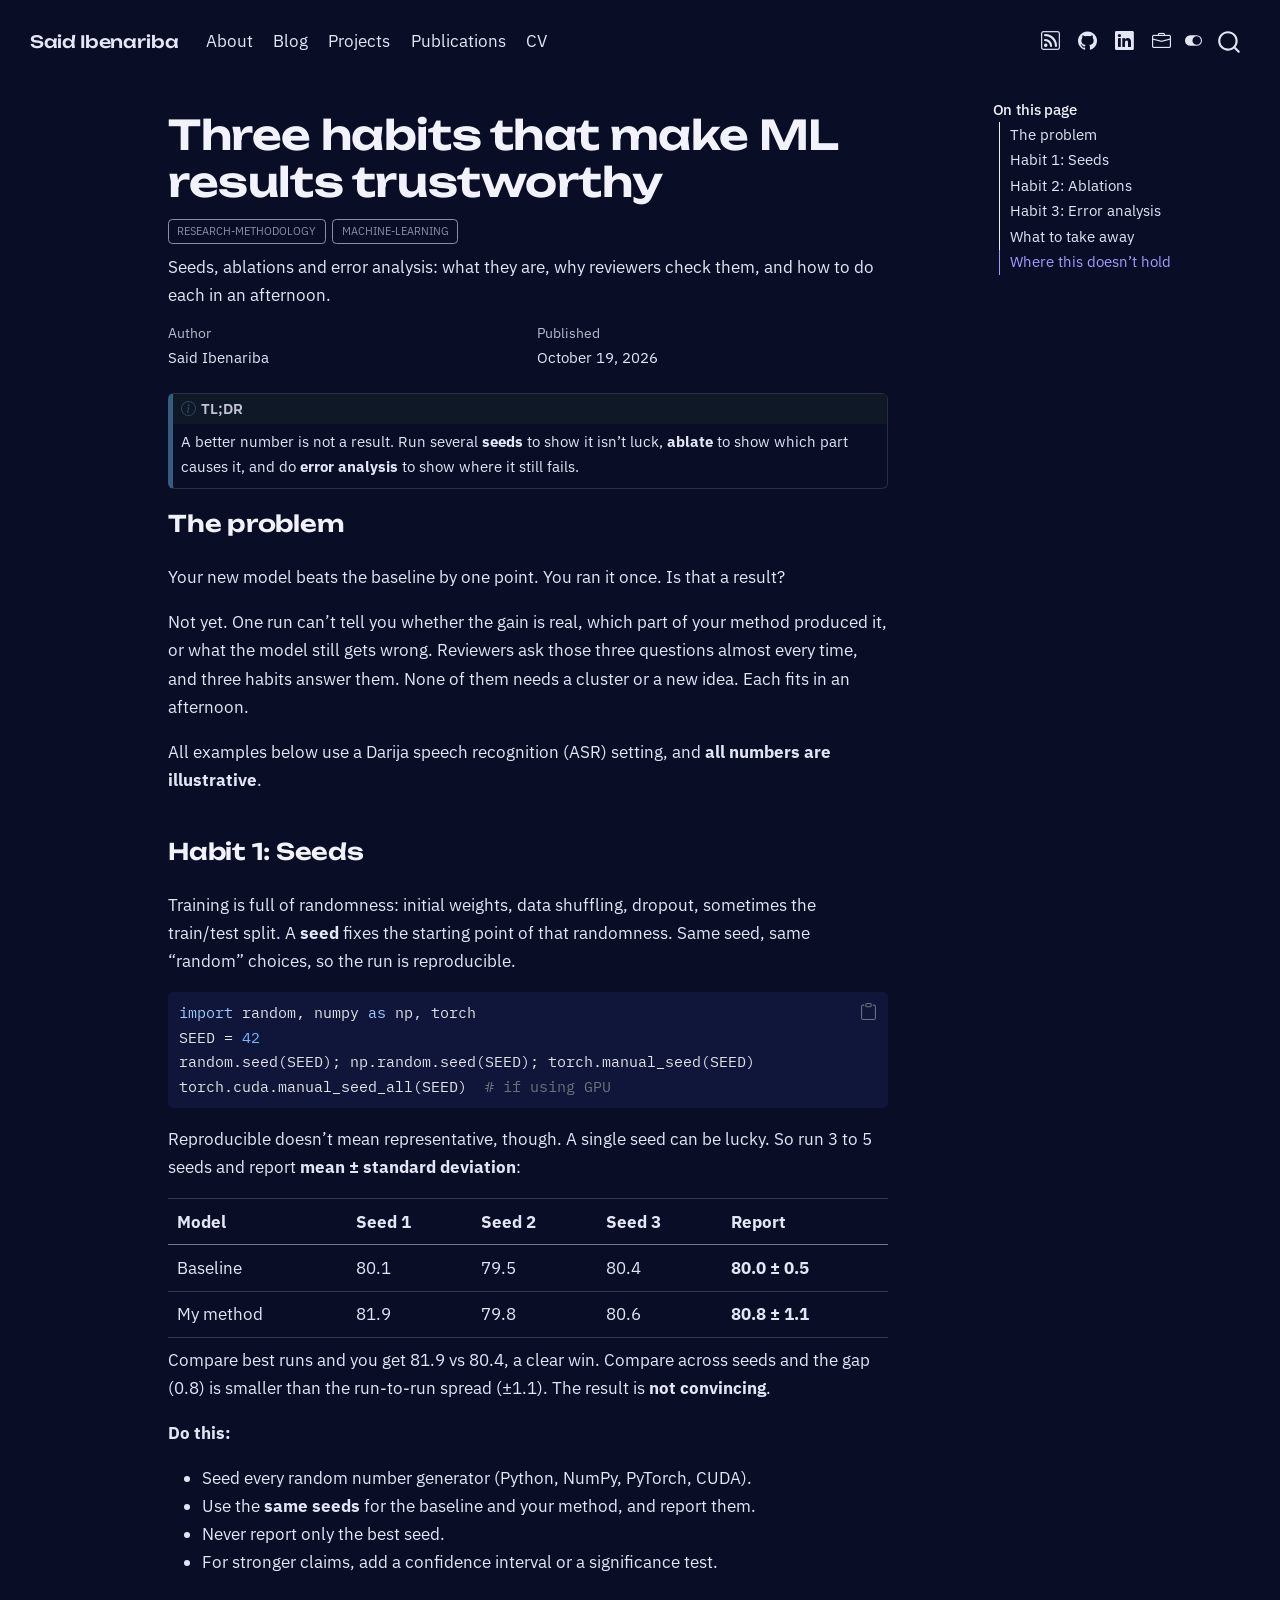
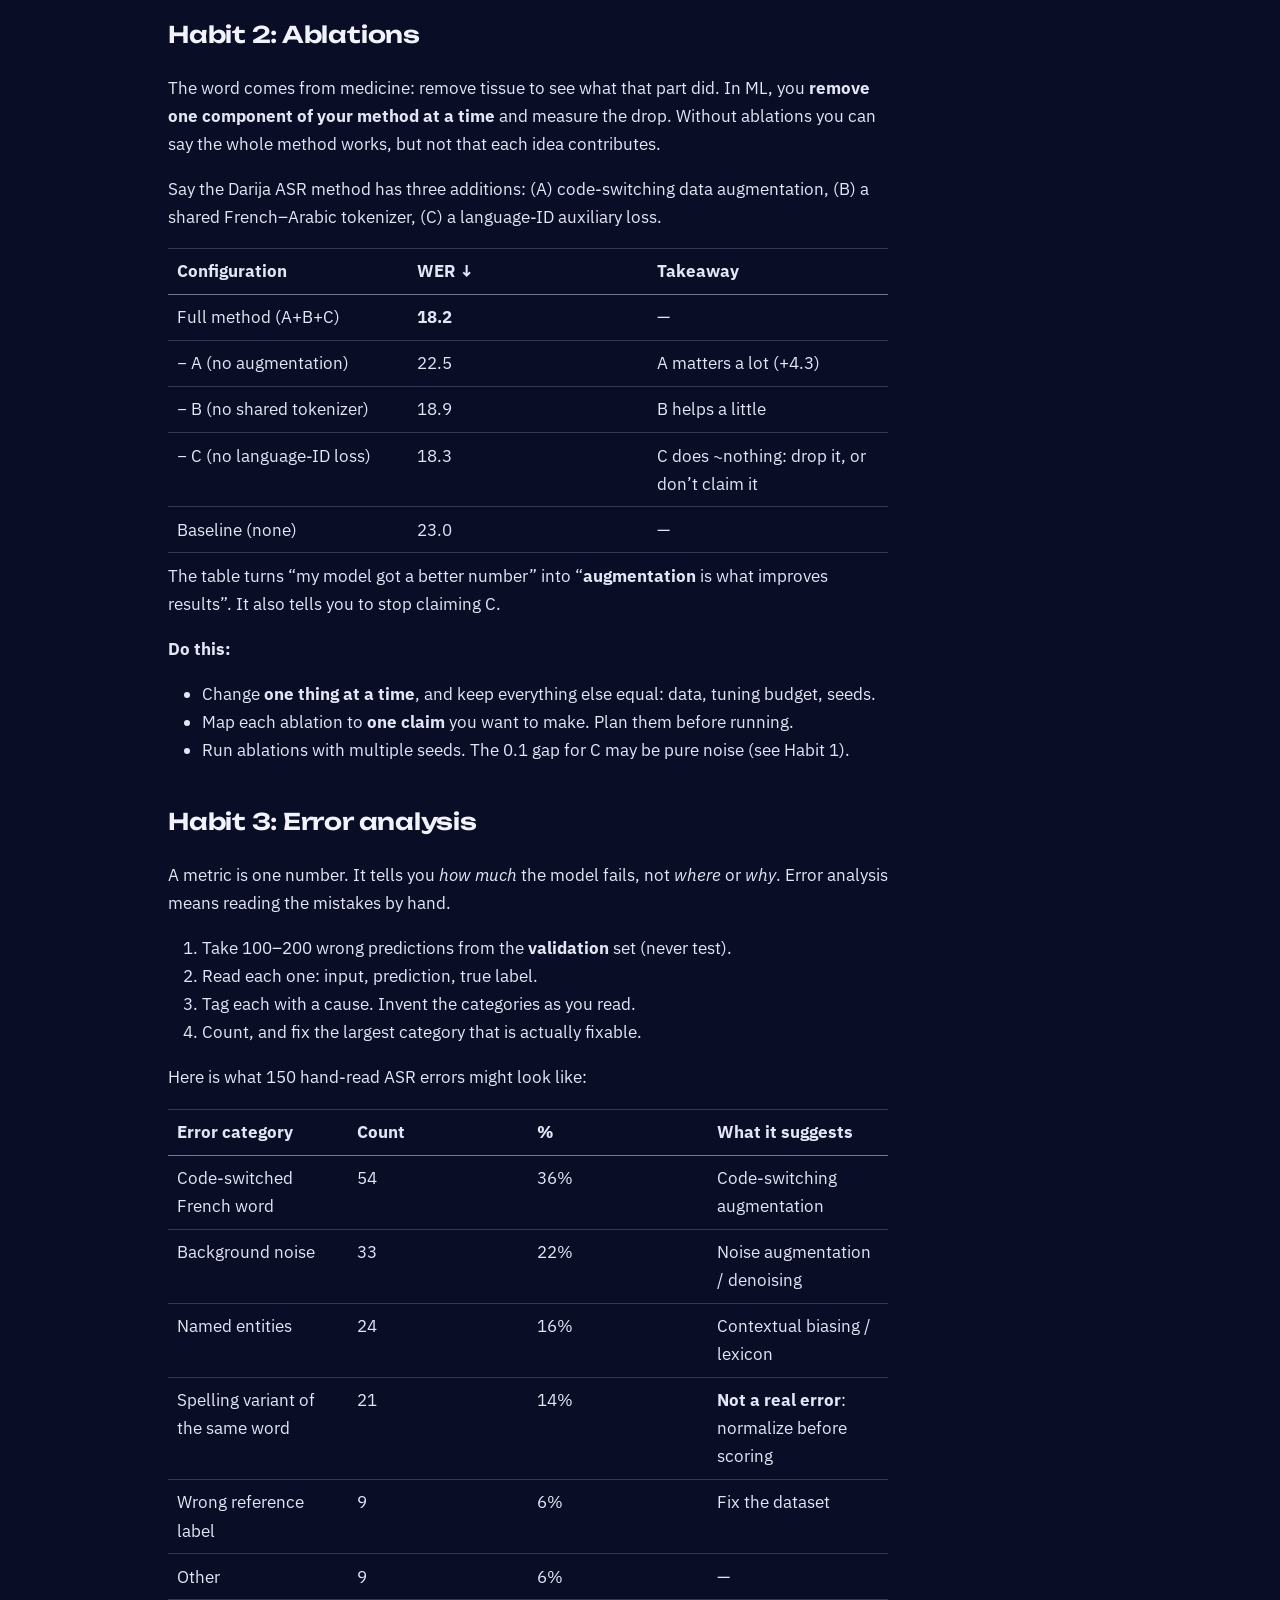
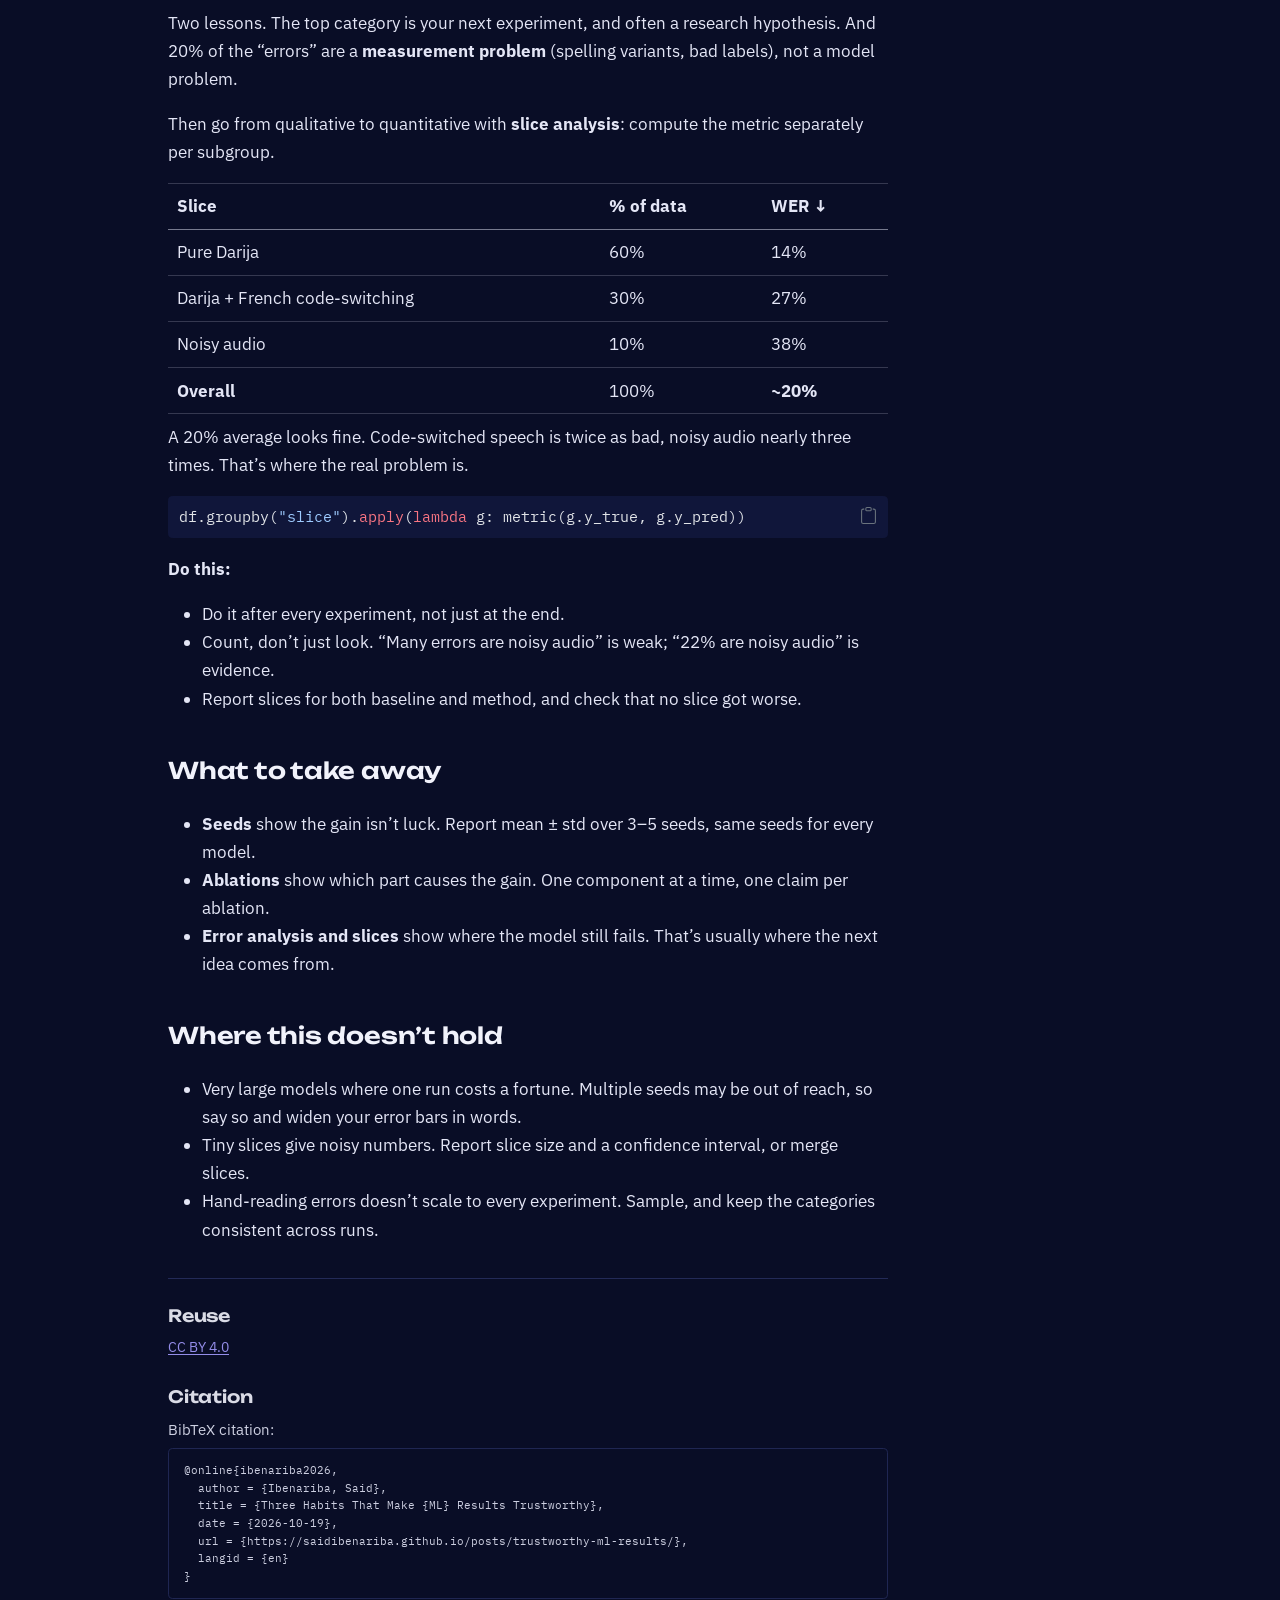
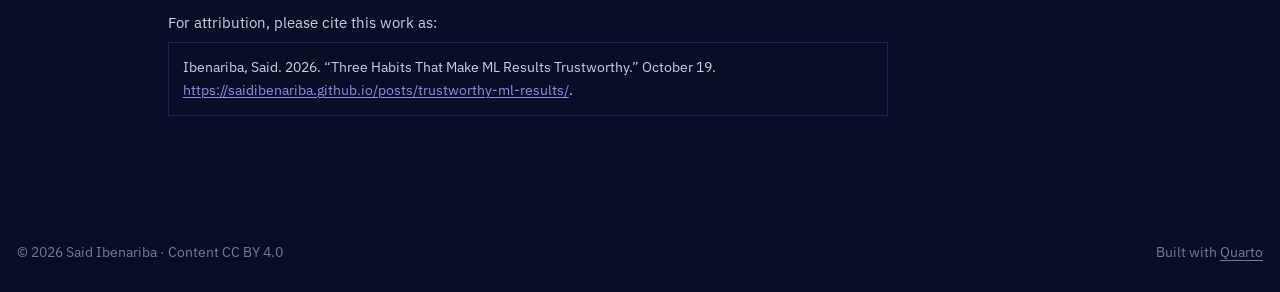
==== commit 691d451b: "Built site for gh-pages" ====
--- a/posts/trustworthy-ml-results/index.html
+++ b/posts/trustworthy-ml-results/index.html
@@ -331,6 +331,11 @@
   </li>  
   <li class="nav-item compact">
     <a class="nav-link" href="https://github.com/SaidIbenariba"> <i class="bi bi-github" role="img" aria-label="GitHub">
+</i> 
+<span class="menu-text"></span></a>
+  </li>  
+  <li class="nav-item compact">
+    <a class="nav-link" href="https://www.linkedin.com/in/said-ibenariba-807b05289/"> <i class="bi bi-linkedin" role="img" aria-label="LinkedIn">
 </i> 
 <span class="menu-text"></span></a>
   </li>  
